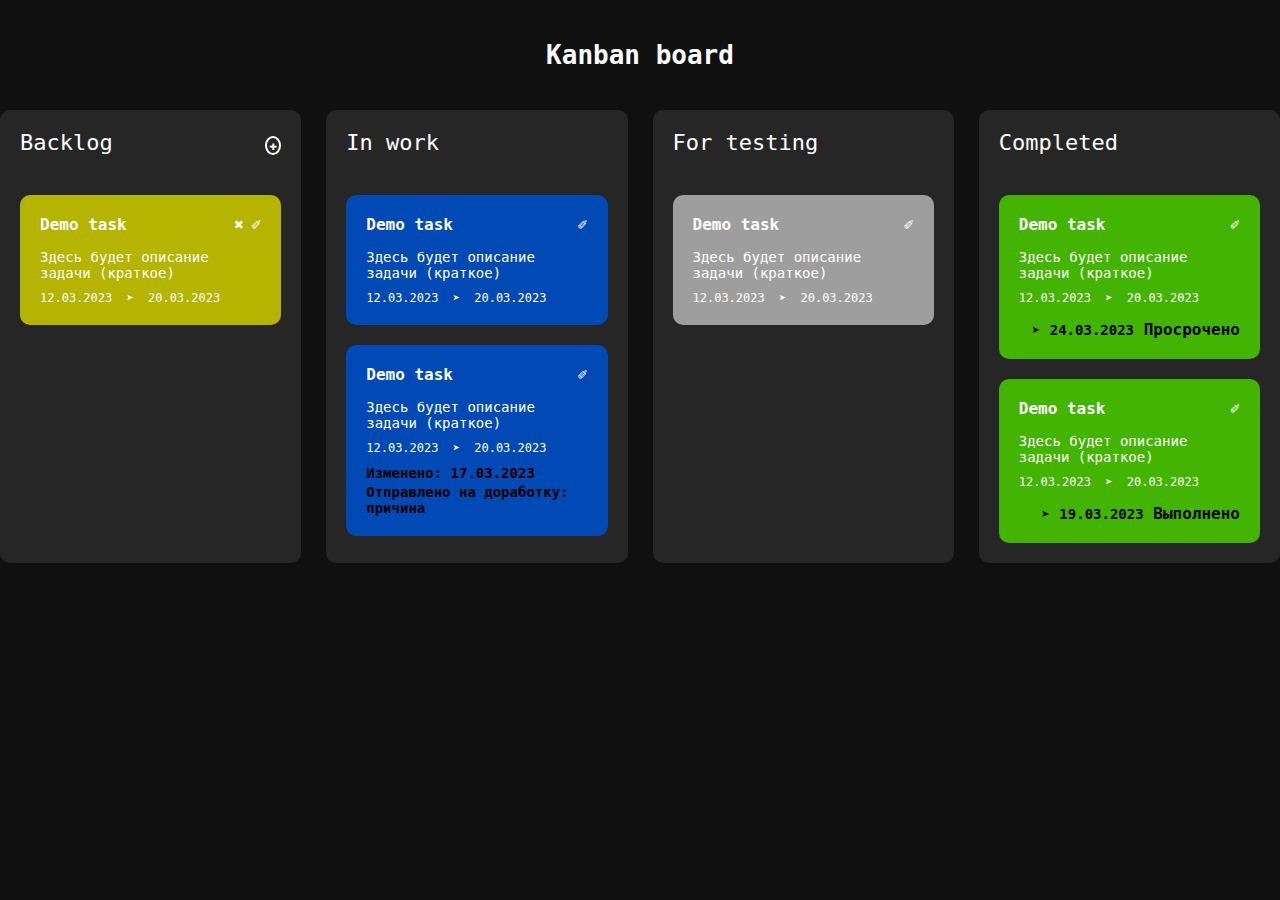
==== front/index.html @ 9c218930 "Сверстал макет" ====
<!DOCTYPE html>
<html lang="en">
<head>
    <meta charset="UTF-8">
    <link rel="stylesheet" href="../css/style.css">
    <title>Kanban-board</title>
</head>
<body>
  <main>
      <h1 class="title">Kanban board</h1>

      <div class="boards-wrapper">

          <div class="board">
              <div class="header">
                  <div class="title">Backlog</div>
                  <span class="add"></span>
              </div>

              <div class="card-wrapper">
                    <div class="card backlog">
                        <div class="header">
                            <h2 class="title">Demo task</h2>
                            <div class="actions">
                                <span class="delete"></span>
                                <span class="edit"></span>
                            </div>
                        </div>

                        <div class="desc">
                            Здесь будет описание задачи (краткое)
                        </div>

                        <div class="time">
                            <span class="from">12.03.2023</span>
                            <span class="arrow"></span>
                            <span class="to">20.03.2023</span>
                        </div>
                    </div> <!-- card -->
              </div> <!-- card-wrapper -->

          </div> <!-- board -->

          <div class="board">
              <div class="header">
                  <div class="title">In work</div>
              </div>

              <div class="card-wrapper">
                  <div class="card work">
                      <div class="header">
                          <h2 class="title">Demo task</h2>
                          <div class="actions">
                              <span class="edit"></span>
                          </div>
                      </div>

                      <div class="desc">
                          Здесь будет описание задачи (краткое)
                      </div>

                      <div class="time">
                          <span class="from">12.03.2023</span>
                          <span class="arrow"></span>
                          <span class="to">20.03.2023</span>
                      </div>
                  </div> <!-- card -->

                  <div class="card work">
                      <div class="header">
                          <h2 class="title">Demo task</h2>
                          <div class="actions">
                              <span class="edit"></span>
                          </div>
                      </div>

                      <div class="desc">
                          Здесь будет описание задачи (краткое)
                      </div>

                      <div class="time">
                          <span class="from">12.03.2023</span>
                          <span class="arrow"></span>
                          <span class="to">20.03.2023</span>
                      </div>

                      <div class="info">
                          <span>Изменено: 17.03.2023</span>
                          <span>Отправлено на доработку: причина</span>
                      </div>
                  </div> <!-- card -->
              </div> <!-- card-wrapper -->

          </div> <!-- board -->

          <div class="board">
              <div class="header">
                  <div class="title">For testing</div>
              </div>

              <div class="card-wrapper">
                  <div class="card test">
                      <div class="header">
                          <h2 class="title">Demo task</h2>
                          <div class="actions">
                              <span class="edit"></span>
                          </div>
                      </div>

                      <div class="desc">
                          Здесь будет описание задачи (краткое)
                      </div>

                      <div class="time">
                          <span class="from">12.03.2023</span>
                          <span class="arrow"></span>
                          <span class="to">20.03.2023</span>
                      </div>
                  </div> <!-- card -->
              </div> <!-- card-wrapper -->

          </div> <!-- board -->

          <div class="board">
              <div class="header">
                  <div class="title">Completed</div>
              </div>

              <div class="card-wrapper">
                  <div class="card complete">
                      <div class="header">
                          <h2 class="title">Demo task</h2>
                          <div class="actions">
                              <span class="edit"></span>
                          </div>
                      </div>

                      <div class="desc">
                          Здесь будет описание задачи (краткое)
                      </div>

                      <div class="time">
                          <span class="from">12.03.2023</span>
                          <span class="arrow"></span>
                          <span class="to">20.03.2023</span>
                      </div>

                      <div class="status">
                          <span class="arrow"></span>
                          <span class="end">24.03.2023</span>
                          <span>Просрочено</span>
                      </div>
                  </div> <!-- card -->

                  <div class="card complete">
                      <div class="header">
                          <h2 class="title">Demo task</h2>
                          <div class="actions">
                              <span class="edit"></span>
                          </div>
                      </div>

                      <div class="desc">
                          Здесь будет описание задачи (краткое)
                      </div>

                      <div class="time">
                          <span class="from">12.03.2023</span>
                          <span class="arrow"></span>
                          <span class="to">20.03.2023</span>
                      </div>

                      <div class="status">
                          <span class="arrow"></span>
                          <span class="end">19.03.2023</span>
                          <span>Выполнено</span>
                      </div>
                  </div> <!-- card -->
              </div> <!-- card-wrapper -->

          </div> <!-- board -->

      </div> <!-- boards-wrapper -->

  </main>
</body>
</html>
---- css/style.css ----
* {
    margin: 0;
    padding: 0;
    box-sizing: border-box;

    font-family: monospace;
}

main {
    width: 100%;
    height: 100vh;
    background-color: #101010;
    padding-top: 40px;
}

main .title {
    color: white;
    text-align: center;
}

.boards-wrapper {
    max-width: 1400px;
    width: 100%;
    margin: 40px auto 0 auto;

    display: flex;
}

/* BOARD */

.board {
    flex-basis: 325px;

    background-color: #262626;
    border-radius: 10px;
    padding: 20px;
}

.board:nth-child(n + 2) {
    margin-left: 25px;
}

.board .header {
    display: flex;
    justify-content: space-between;
    align-items: baseline;

    padding-bottom: 40px;
}

.board .header .title {
    font-size: 22px;
}

.board .header span.add::before {
    content: "\271A";
    color: white;
    border: 2px solid white;
    border-radius: 50%;
    padding: 0 2px;

    transition-duration: 0.2s;
}

.board .header span.add:hover::before {
    cursor: pointer;
    color: gray;
    border-color: gray;
}

/* CARD-WRAPPER */

.card-wrapper {
    width: 100%;
}

.card {
    width: 100%;
    padding: 20px;
    border-radius: 10px;
}

.card:nth-child(n + 2) {
    margin-top: 20px;
}

.card .header {
    padding: 0;
}

.card .header .title {
    font-size: 16px;
}

.card .actions .delete::before {
    content: "\2716";
    color: white;
    font-size: 16px;
    transition-duration: 0.1s;
}

.card .actions .delete:hover::before {
    cursor: pointer;
    color: gray;
}

.card .actions .edit::before {
    content: "\2710";
    color: white;
    font-size: 16px;
    transition-duration: 0.1s;
}

.card .actions .edit:hover::before {
    cursor: pointer;
    color: gray;
}

.card .desc {
    margin-top: 15px;
    color: white;
    font-size: 14px;
}

.card .time {
    font-size: 12px;
    color: white;

    margin-top: 10px;
}

.card .time span:nth-child(n + 2) {
    margin-left: 7px;
}

.card .time .arrow::before {
    content: "\27A4";
}

.card .info {
    display: flex;
    flex-direction: column;
    margin-top: 7px;
}

.card .info span {
    margin-top: 3px;
    font-size: 14px;
    font-weight: bold;
}

.card .status {
    margin-top: 15px;
    text-align: right;
    font-size: 16px;
    font-weight: bold;
}

.card .status .arrow::before {
    content: "\27A4";
    font-size: 14px;
}

.card .status .end {
    font-size: 14px;
}

/* стилизация фона карточек от столбца */

.card.backlog {
    background-color: #b4b401;
}

.card.work {
    background-color: #0149b4;
}

.card.test {
    background-color: #9f9e9e;
}

.card.complete {
    background-color: #43b401;
}
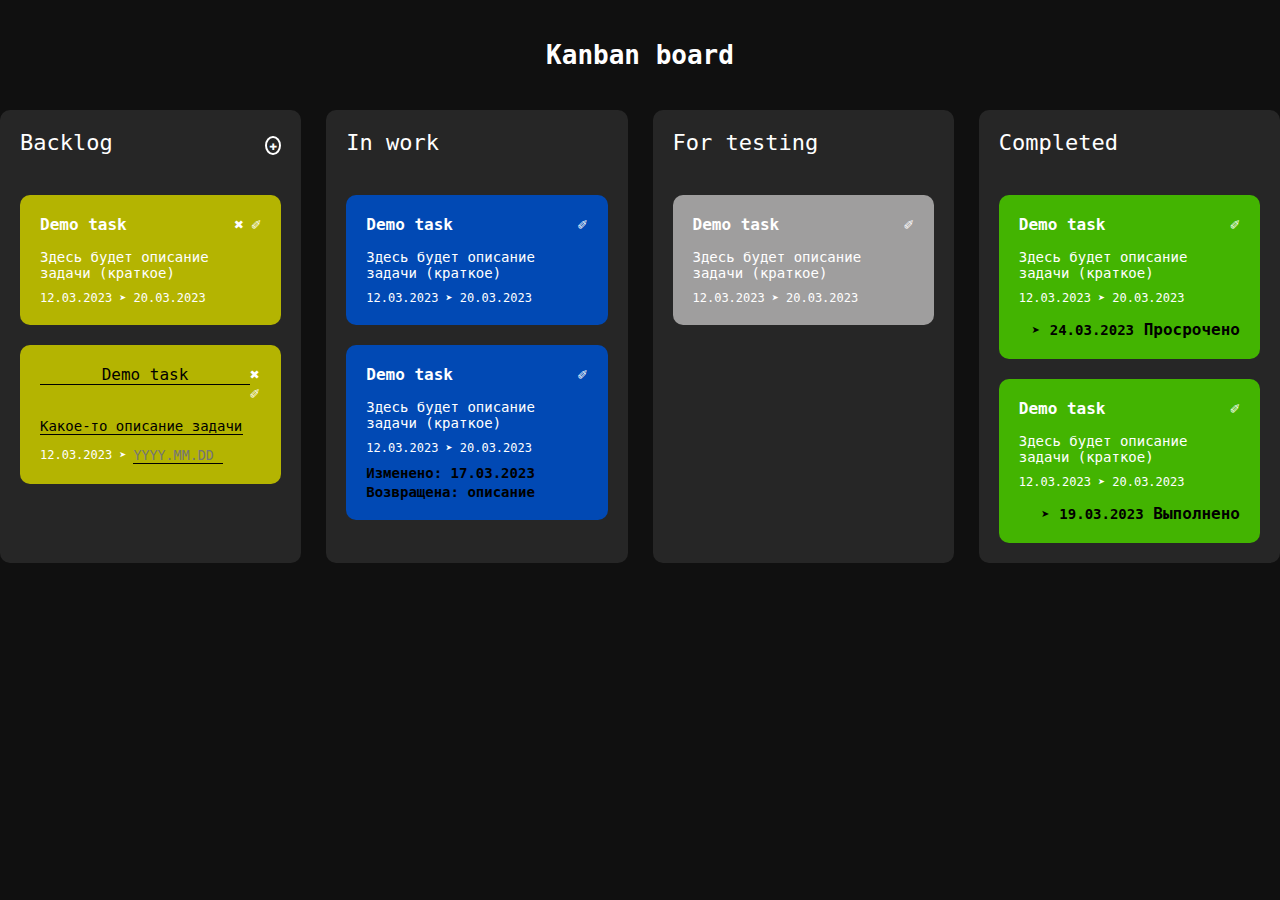
==== commit a5d155e2: "Добавлен рендер карточек с данными, передаваемыми из column. Сверстан шаблон редактирования." ====
--- a/front/index.html
+++ b/front/index.html
@@ -9,9 +9,9 @@
   <main>
       <h1 class="title">Kanban board</h1>
 
-      <div class="boards-wrapper">
-
-          <div class="board">
+      <div class="board">
+
+          <div class="column">
               <div class="header">
                   <div class="title">Backlog</div>
                   <span class="add"></span>
@@ -37,11 +37,34 @@
                             <span class="to">20.03.2023</span>
                         </div>
                     </div> <!-- card -->
-              </div> <!-- card-wrapper -->
-
-          </div> <!-- board -->
-
-          <div class="board">
+
+                  <div class="card edit backlog">
+                      <div class="header">
+                          <input class="input title" type="text" value="Demo task">
+                          <div class="actions">
+                              <span class="delete"></span>
+                              <span class="edit"></span>
+                          </div>
+                      </div>
+
+                      <div class="desc">
+                          <textarea class="input" rows="1">Какое-то описание задачи</textarea>
+                      </div>
+
+                      <div class="time">
+                          <span class="from">12.03.2023</span>
+                          <span class="arrow"></span>
+                          <span class="to">
+                              <input class="input" type="text" placeholder="YYYY.MM.DD">
+                          </span>
+                      </div>
+                  </div> <!-- card -->
+              </div> <!-- card-wrapper -->
+
+
+          </div> <!-- column -->
+
+          <div class="column">
               <div class="header">
                   <div class="title">In work</div>
               </div>
@@ -86,14 +109,14 @@
 
                       <div class="info">
                           <span>Изменено: 17.03.2023</span>
-                          <span>Отправлено на доработку: причина</span>
+                          <span>Возвращена: описание</span>
                       </div>
                   </div> <!-- card -->
               </div> <!-- card-wrapper -->
 
           </div> <!-- board -->
 
-          <div class="board">
+          <div class="column">
               <div class="header">
                   <div class="title">For testing</div>
               </div>
@@ -121,7 +144,7 @@
 
           </div> <!-- board -->
 
-          <div class="board">
+          <div class="column">
               <div class="header">
                   <div class="title">Completed</div>
               </div>
@@ -180,7 +203,7 @@
 
           </div> <!-- board -->
 
-      </div> <!-- boards-wrapper -->
+      </div> <!-- board -->
 
   </main>
 </body>
--- a/css/style.css
+++ b/css/style.css
@@ -18,7 +18,7 @@
     text-align: center;
 }
 
-.boards-wrapper {
+.board {
     max-width: 1400px;
     width: 100%;
     margin: 40px auto 0 auto;
@@ -26,9 +26,9 @@
     display: flex;
 }
 
-/* BOARD */
-
-.board {
+/* COLUMN */
+
+.column {
     flex-basis: 325px;
 
     background-color: #262626;
@@ -36,11 +36,11 @@
     padding: 20px;
 }
 
-.board:nth-child(n + 2) {
+.column:nth-child(n + 2) {
     margin-left: 25px;
 }
 
-.board .header {
+.column .header {
     display: flex;
     justify-content: space-between;
     align-items: baseline;
@@ -48,11 +48,11 @@
     padding-bottom: 40px;
 }
 
-.board .header .title {
+.column .header .title {
     font-size: 22px;
 }
 
-.board .header span.add::before {
+.column .header span.add::before {
     content: "\271A";
     color: white;
     border: 2px solid white;
@@ -62,7 +62,7 @@
     transition-duration: 0.2s;
 }
 
-.board .header span.add:hover::before {
+.column .header span.add:hover::before {
     cursor: pointer;
     color: gray;
     border-color: gray;
@@ -127,6 +127,7 @@
     color: white;
 
     margin-top: 10px;
+    display: flex;
 }
 
 .card .time span:nth-child(n + 2) {
@@ -183,10 +184,37 @@
     background-color: #43b401;
 }
 
-
-
-
-
-
-
-
+/* CARD-EDIT */
+
+.card.edit .input {
+    border: none;
+    border-bottom: 1px solid black;
+    color: black;
+    background-color: #b4b401;
+}
+
+.card.edit .input:focus {
+    outline: none;
+}
+
+.card.edit .header .input.title {
+    font-size: 16px;
+}
+
+.card.edit .desc textarea {
+    max-width: 203px;
+    width: 100%;
+    resize: none;
+    font-size: 14px;
+}
+
+.card.edit .time .to .input {
+    max-width: 90px;
+    width: 100%;
+}
+
+
+
+
+
+
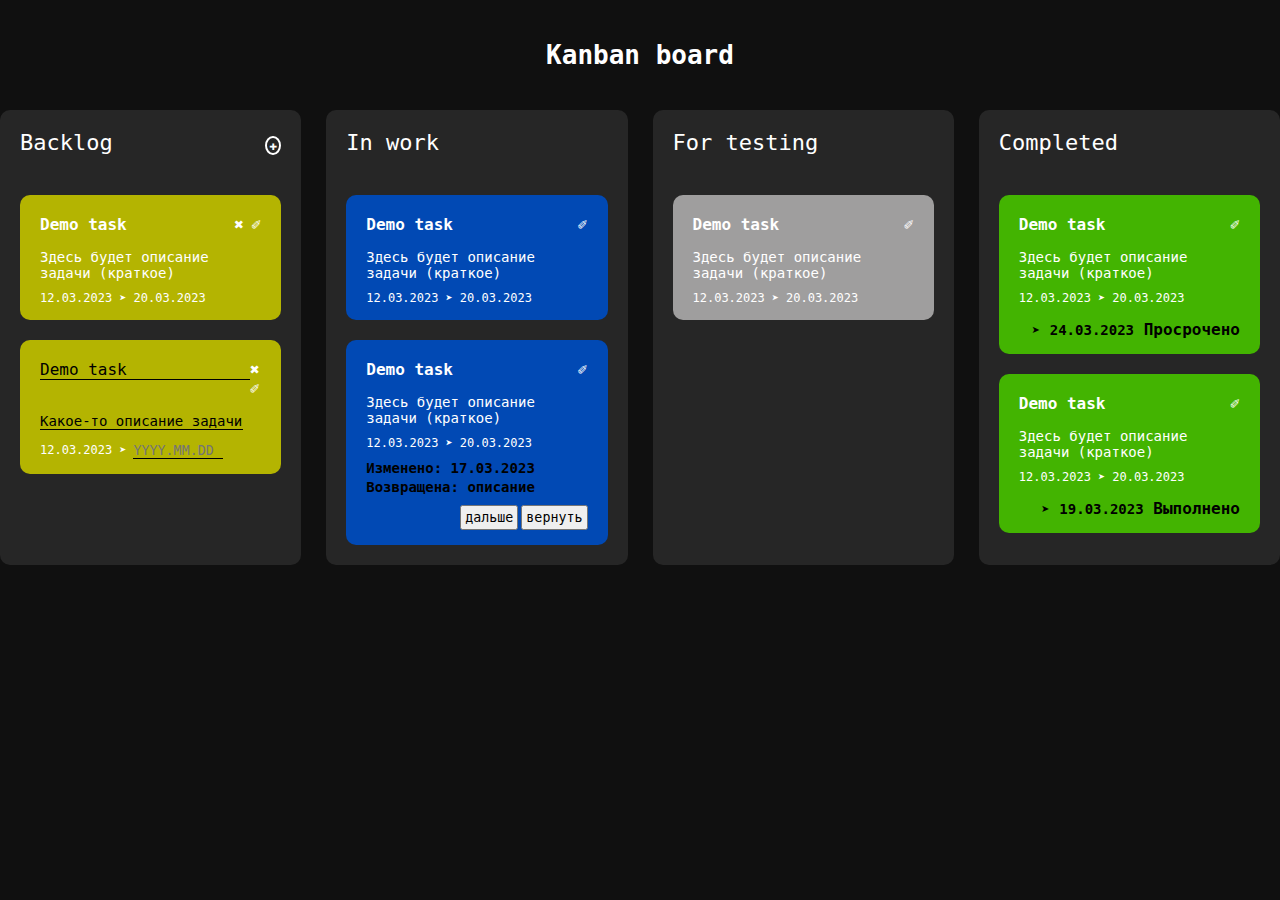
==== commit fe2b24c3: "Реализовано перемещение карточки между столбцами(по заданию)." ====
--- a/front/index.html
+++ b/front/index.html
@@ -111,6 +111,11 @@
                           <span>Изменено: 17.03.2023</span>
                           <span>Возвращена: описание</span>
                       </div>
+
+                      <div class="moving">
+                          <button>дальше</button>
+                          <button>вернуть</button>
+                      </div>
                   </div> <!-- card -->
               </div> <!-- card-wrapper -->
 
--- a/css/style.css
+++ b/css/style.css
@@ -77,6 +77,7 @@
 .card {
     width: 100%;
     padding: 20px;
+    padding-bottom: 15px;
     border-radius: 10px;
 }
 
@@ -164,6 +165,18 @@
 
 .card .status .end {
     font-size: 14px;
+}
+
+.card .moving {
+    display: flex;
+    justify-content: flex-end;
+
+    margin-top: 10px;
+}
+
+.card .moving button {
+    padding: 3px;
+    margin-left: 3px;
 }
 
 /* стилизация фона карточек от столбца */
@@ -193,12 +206,18 @@
     background-color: #b4b401;
 }
 
+.card.edit .input.error {
+    color: black;
+    border-color: red;
+}
+
 .card.edit .input:focus {
     outline: none;
 }
 
 .card.edit .header .input.title {
     font-size: 16px;
+    text-align: left;
 }
 
 .card.edit .desc textarea {
@@ -213,8 +232,39 @@
     width: 100%;
 }
 
-
-
-
-
-
+.card.edit .actions .cancel::before {
+    content: "\2716";
+    color: white;
+    font-size: 16px;
+    transition-duration: 0.1s;
+}
+
+.card.edit .actions .cancel:hover::before {
+    cursor: pointer;
+    color: red;
+    border-color: gray;
+}
+
+.card.edit .actions .apply::before {
+    content: "\2714";
+    color: white;
+    font-size: 16px;
+    transition-duration: 0.1s;
+}
+
+.card.edit .actions .apply:hover::before {
+    cursor: pointer;
+    color: green;
+    border-color: gray;
+}
+
+.card.edit .error {
+    color: black;
+    margin-top: 3px;
+}
+
+
+
+
+
+
